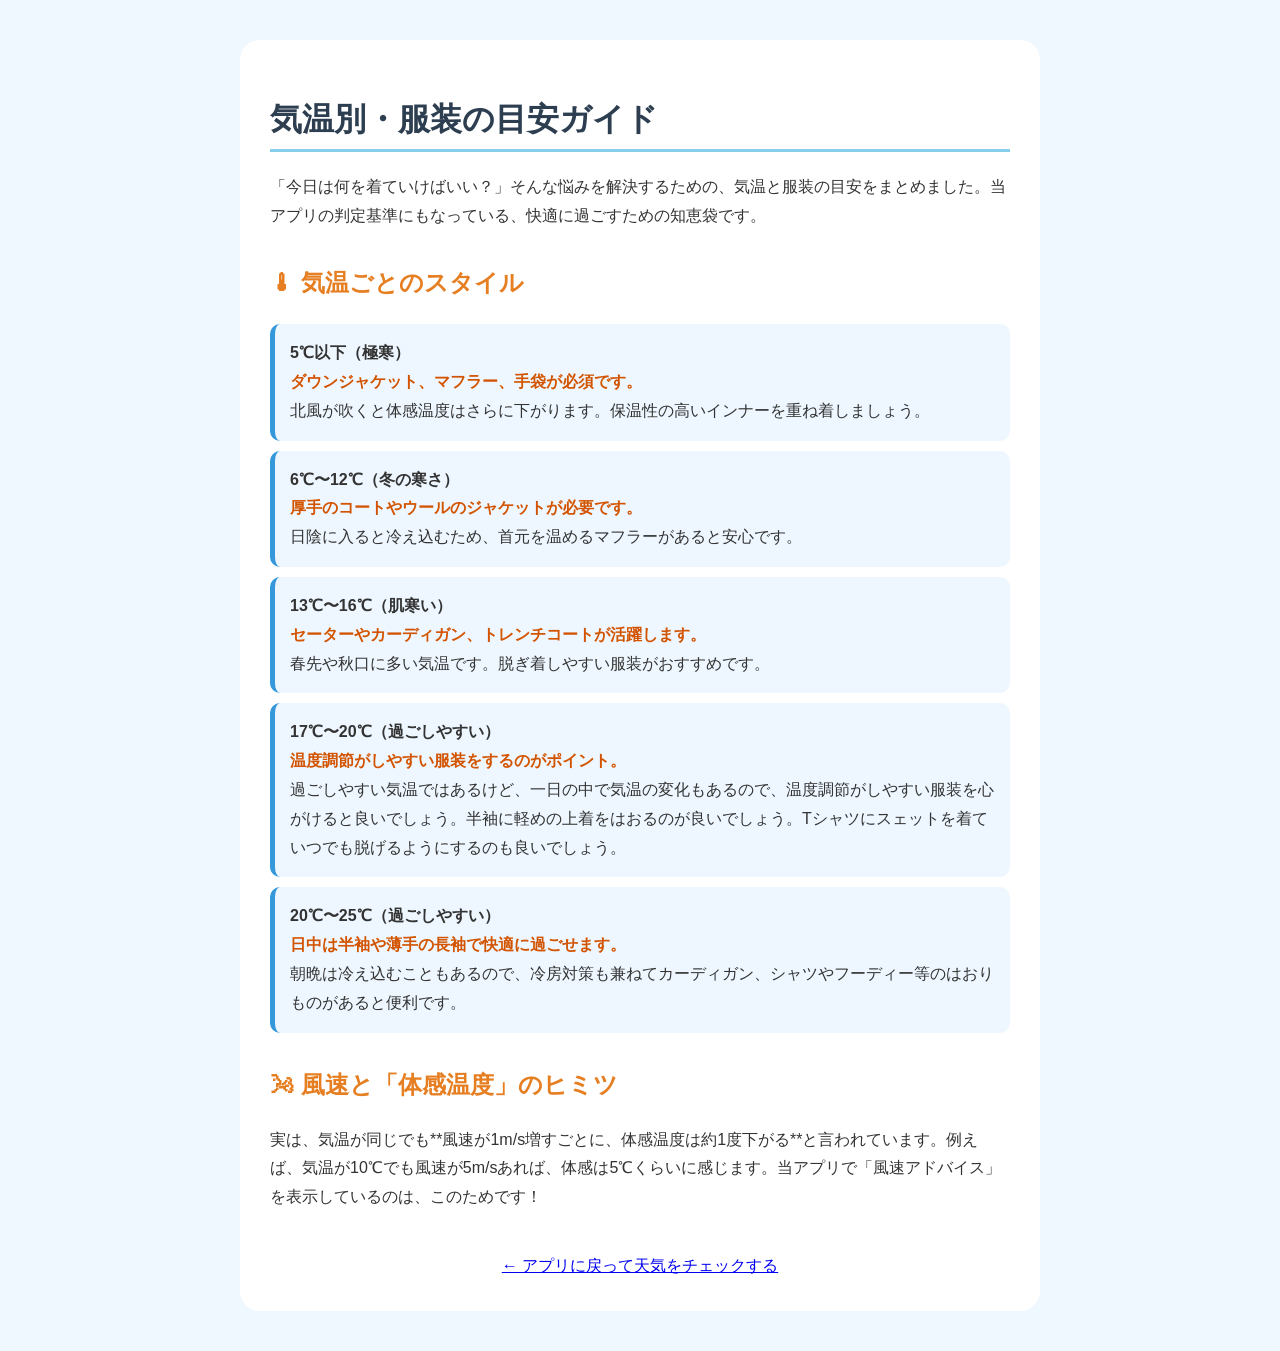
==== public/clothing.html @ c673899a "add clothing guide" ====
<!DOCTYPE html>
<html lang="ja">
<head>
    <meta charset="UTF-8">
    <meta name="viewport" content="width=device-width, initial-scale=1.0">
    <title>気温別・服装の目安ガイド - お天気といっしょ</title>
    <style>
        body { font-family: sans-serif; line-height: 1.8; color: #333; max-width: 800px; margin: 0 auto; padding: 40px 20px; background-color: #f0f8ff; }
        .card { background: white; padding: 30px; border-radius: 20px; shadow: 0 4px 10px rgba(0,0,0,0.1); }
        h1 { color: #2c3e50; border-bottom: 3px solid #87CEEB; }
        h2 { color: #e67e22; margin-top: 30px; }
        .temp-box { background: #eef7ff; padding: 15px; border-radius: 10px; margin: 10px 0; border-left: 5px solid #3498db; }
        .advice { font-weight: bold; color: #d35400; }
    </style>
</head>
<body>
    <div class="card">
        <h1>気温別・服装の目安ガイド</h1>
        <p>「今日は何を着ていけばいい？」そんな悩みを解決するための、気温と服装の目安をまとめました。当アプリの判定基準にもなっている、快適に過ごすための知恵袋です。</p>

        <h2>🌡 気温ごとのスタイル</h2>
        
        <div class="temp-box">
            <strong>5℃以下（極寒）</strong><br>
            <span class="advice">ダウンジャケット、マフラー、手袋が必須です。</span><br>
            北風が吹くと体感温度はさらに下がります。保温性の高いインナーを重ね着しましょう。
        </div>

        <div class="temp-box">
            <strong>6℃〜12℃（冬の寒さ）</strong><br>
            <span class="advice">厚手のコートやウールのジャケットが必要です。</span><br>
            日陰に入ると冷え込むため、首元を温めるマフラーがあると安心です。
        </div>

        <div class="temp-box">
            <strong>13℃〜16℃（肌寒い）</strong><br>
            <span class="advice">セーターやカーディガン、トレンチコートが活躍します。</span><br>
            春先や秋口に多い気温です。脱ぎ着しやすい服装がおすすめです。
        </div>

        <div class="temp-box">
            <strong>17℃〜20℃（過ごしやすい）</strong><br>
            <span class="advice">温度調節がしやすい服装をするのがポイント。</span><br>
            過ごしやすい気温ではあるけど、一日の中で気温の変化もあるので、温度調節がしやすい服装を心がけると良いでしょう。半袖に軽めの上着をはおるのが良いでしょう。Tシャツにスェットを着ていつでも脱げるようにするのも良いでしょう。
        </div>
         <div class="temp-box">
            <strong>20℃〜25℃（過ごしやすい）</strong><br>
            <span class="advice">日中は半袖や薄手の長袖で快適に過ごせます。</span><br>
            朝晩は冷え込むこともあるので、冷房対策も兼ねてカーディガン、シャツやフーディー等のはおりものがあると便利です。
        </div>

        <h2>🌬 風速と「体感温度」のヒミツ</h2>
        <p>実は、気温が同じでも**風速が1m/s増すごとに、体感温度は約1度下がる**と言われています。例えば、気温が10℃でも風速が5m/sあれば、体感は5℃くらいに感じます。当アプリで「風速アドバイス」を表示しているのは、このためです！</p>

        <div style="margin-top: 40px; text-align: center;">
            <a href="/">← アプリに戻って天気をチェックする</a>
        </div>
    </div>
</body>
</html>
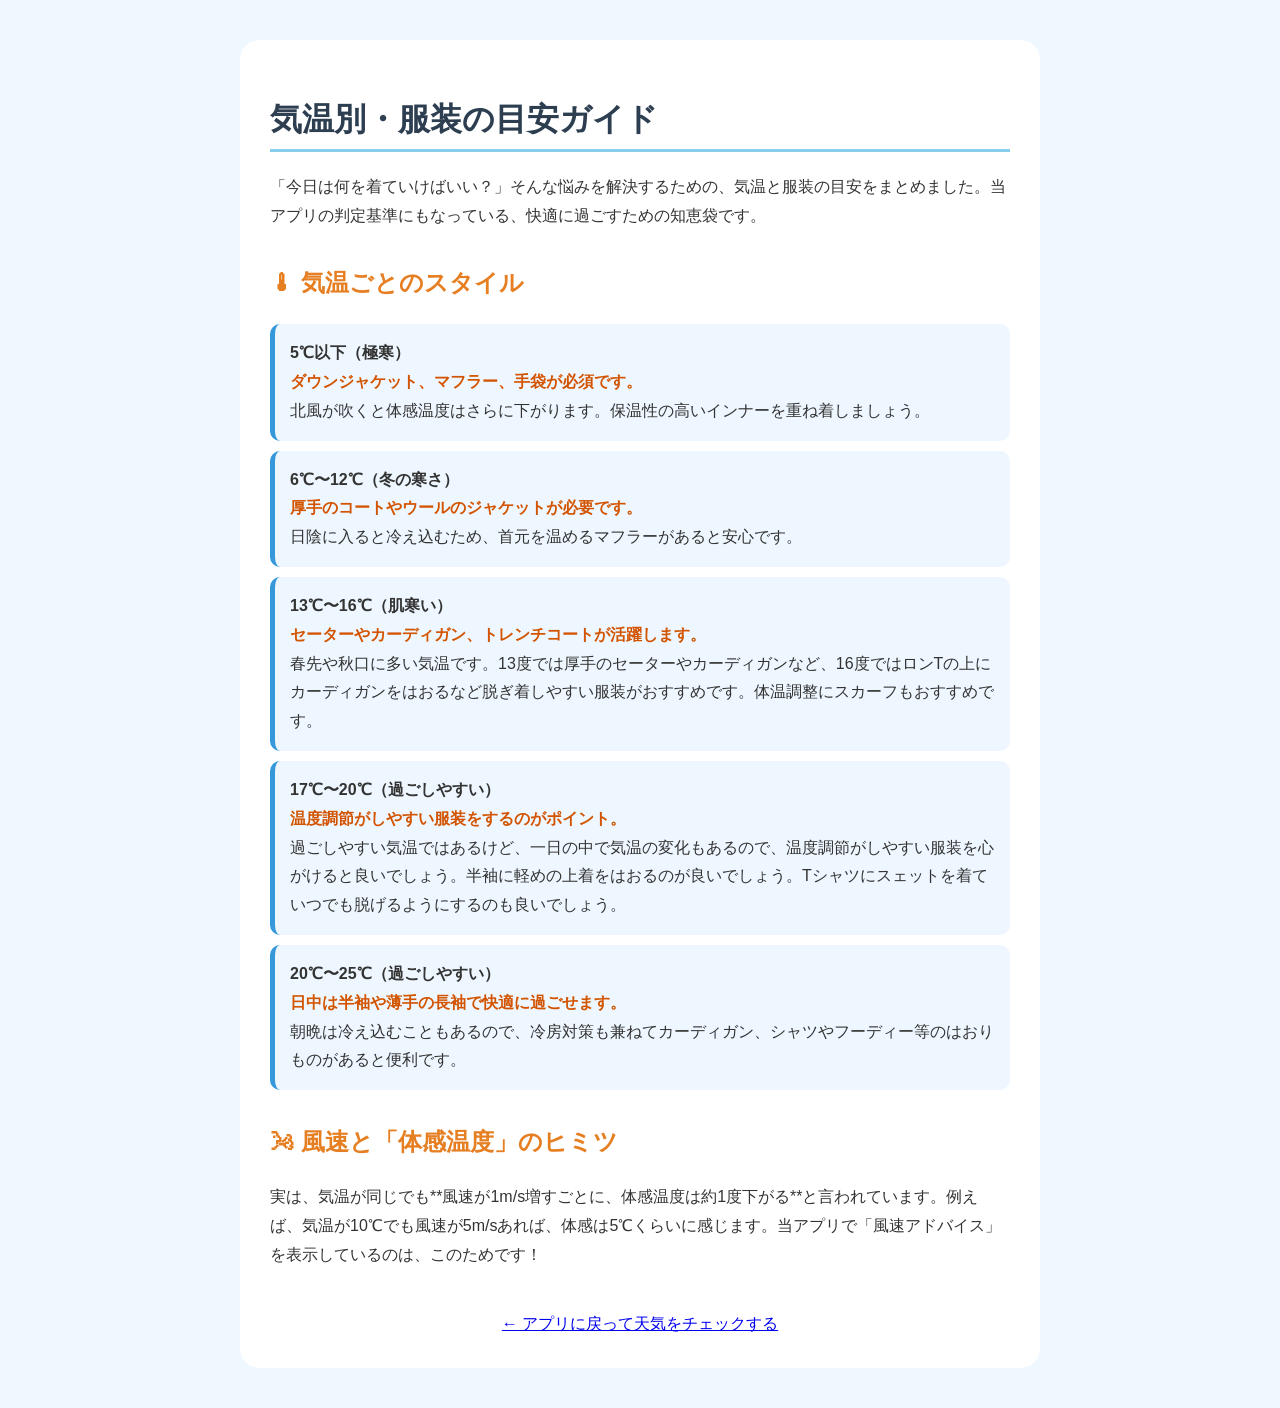
==== commit 0fafc9ad: "add tomorrow forecast" ====
--- a/public/clothing.html
+++ b/public/clothing.html
@@ -4,6 +4,8 @@
     <meta charset="UTF-8">
     <meta name="viewport" content="width=device-width, initial-scale=1.0">
     <title>気温別・服装の目安ガイド - お天気といっしょ</title>
+    <meta name="description" content="気温や風速による体感温度の変化に合わせた、服装選びの具体的な目安を解説します。5℃以下の極寒から20℃以上の過ごしやすい日まで、失敗しないコーディネートの知恵袋。">
+    <meta name="keywords" content="服装目安, 気温, 体感温度, 風速, コーディネート, お天気といっしょ">
     <style>
         body { font-family: sans-serif; line-height: 1.8; color: #333; max-width: 800px; margin: 0 auto; padding: 40px 20px; background-color: #f0f8ff; }
         .card { background: white; padding: 30px; border-radius: 20px; shadow: 0 4px 10px rgba(0,0,0,0.1); }
@@ -35,7 +37,7 @@
         <div class="temp-box">
             <strong>13℃〜16℃（肌寒い）</strong><br>
             <span class="advice">セーターやカーディガン、トレンチコートが活躍します。</span><br>
-            春先や秋口に多い気温です。脱ぎ着しやすい服装がおすすめです。
+            春先や秋口に多い気温です。13度では厚手のセーターやカーディガンなど、16度ではロンTの上にカーディガンをはおるなど脱ぎ着しやすい服装がおすすめです。体温調整にスカーフもおすすめです。
         </div>
 
         <div class="temp-box">
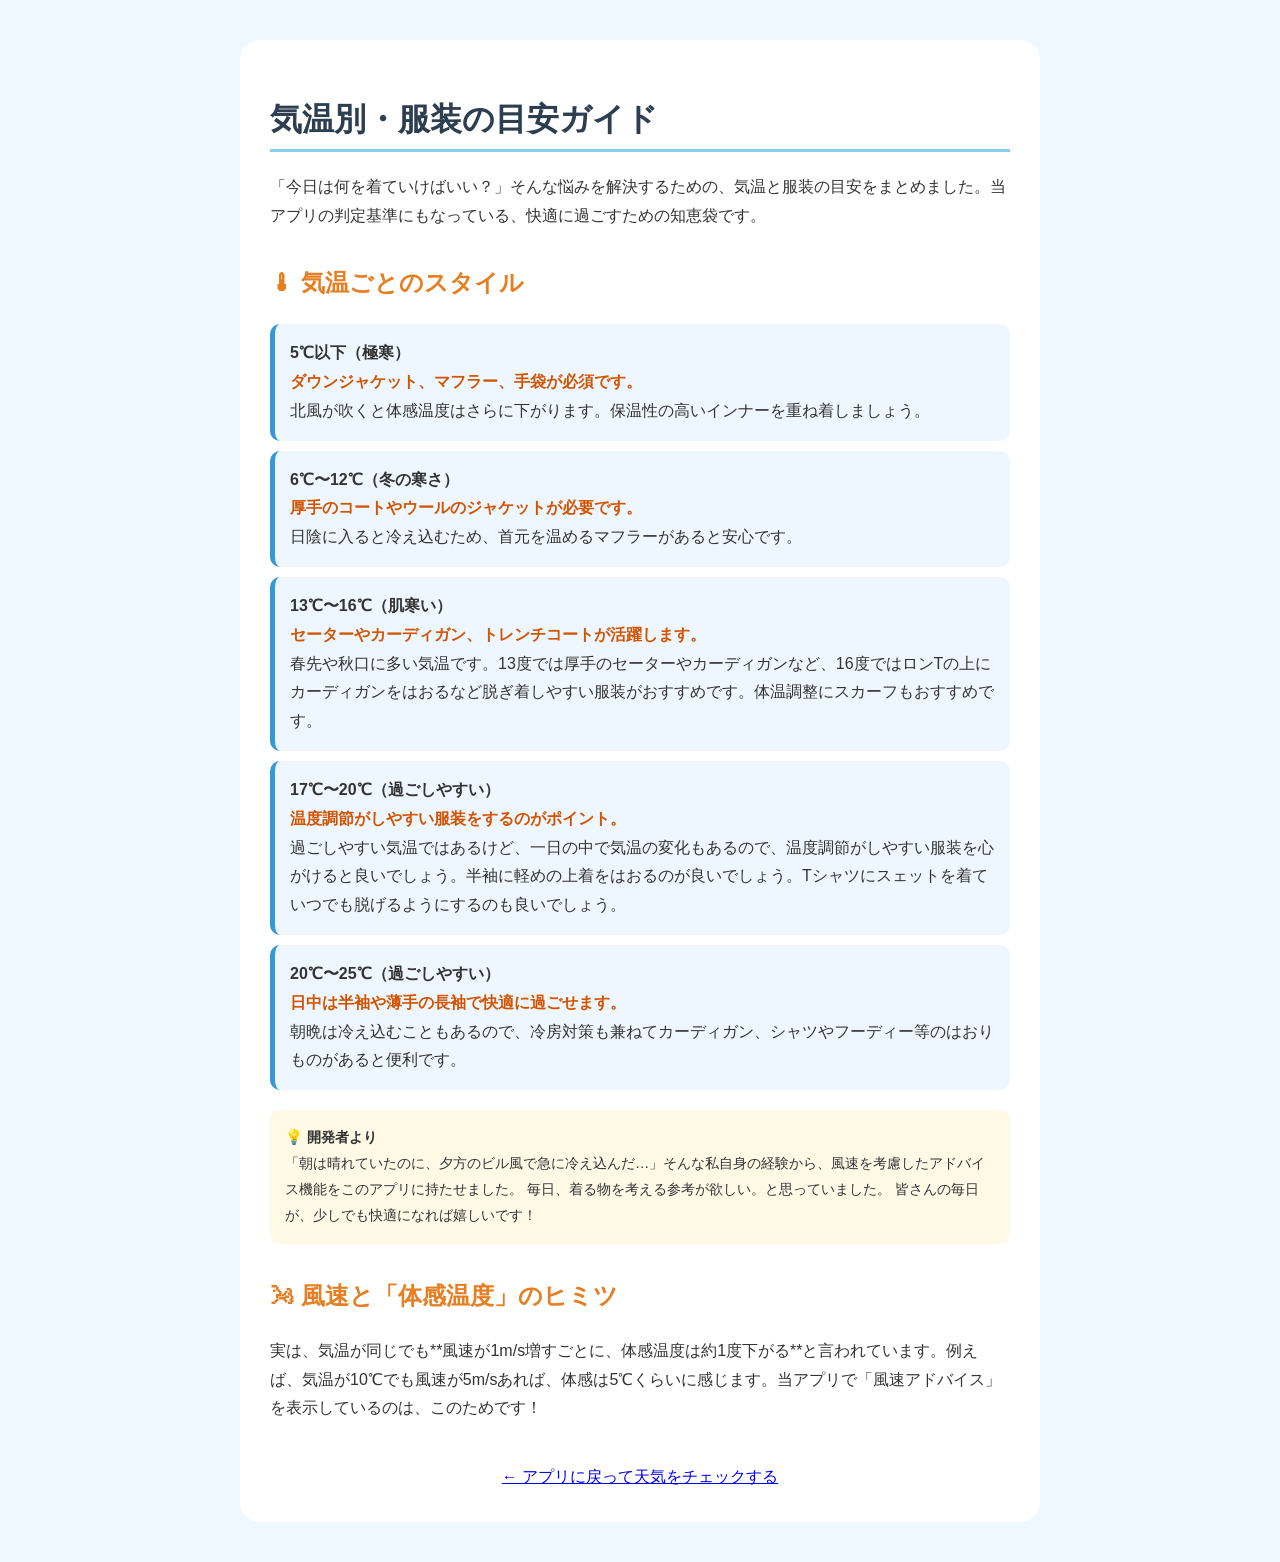
==== commit ba8c8cfc: "add tomorrow forecast" ====
--- a/public/clothing.html
+++ b/public/clothing.html
@@ -51,6 +51,13 @@
             朝晩は冷え込むこともあるので、冷房対策も兼ねてカーディガン、シャツやフーディー等のはおりものがあると便利です。
         </div>
 
+        <div style="background: #fff9e6; padding: 15px; border-radius: 10px; margin-top: 20px; font-size: 0.9rem;">
+    <strong>💡 開発者より</strong><br>
+    「朝は晴れていたのに、夕方のビル風で急に冷え込んだ…」そんな私自身の経験から、風速を考慮したアドバイス機能をこのアプリに持たせました。
+    毎日、着る物を考える参考が欲しい。と思っていました。
+    皆さんの毎日が、少しでも快適になれば嬉しいです！
+</div>
+
         <h2>🌬 風速と「体感温度」のヒミツ</h2>
         <p>実は、気温が同じでも**風速が1m/s増すごとに、体感温度は約1度下がる**と言われています。例えば、気温が10℃でも風速が5m/sあれば、体感は5℃くらいに感じます。当アプリで「風速アドバイス」を表示しているのは、このためです！</p>
 
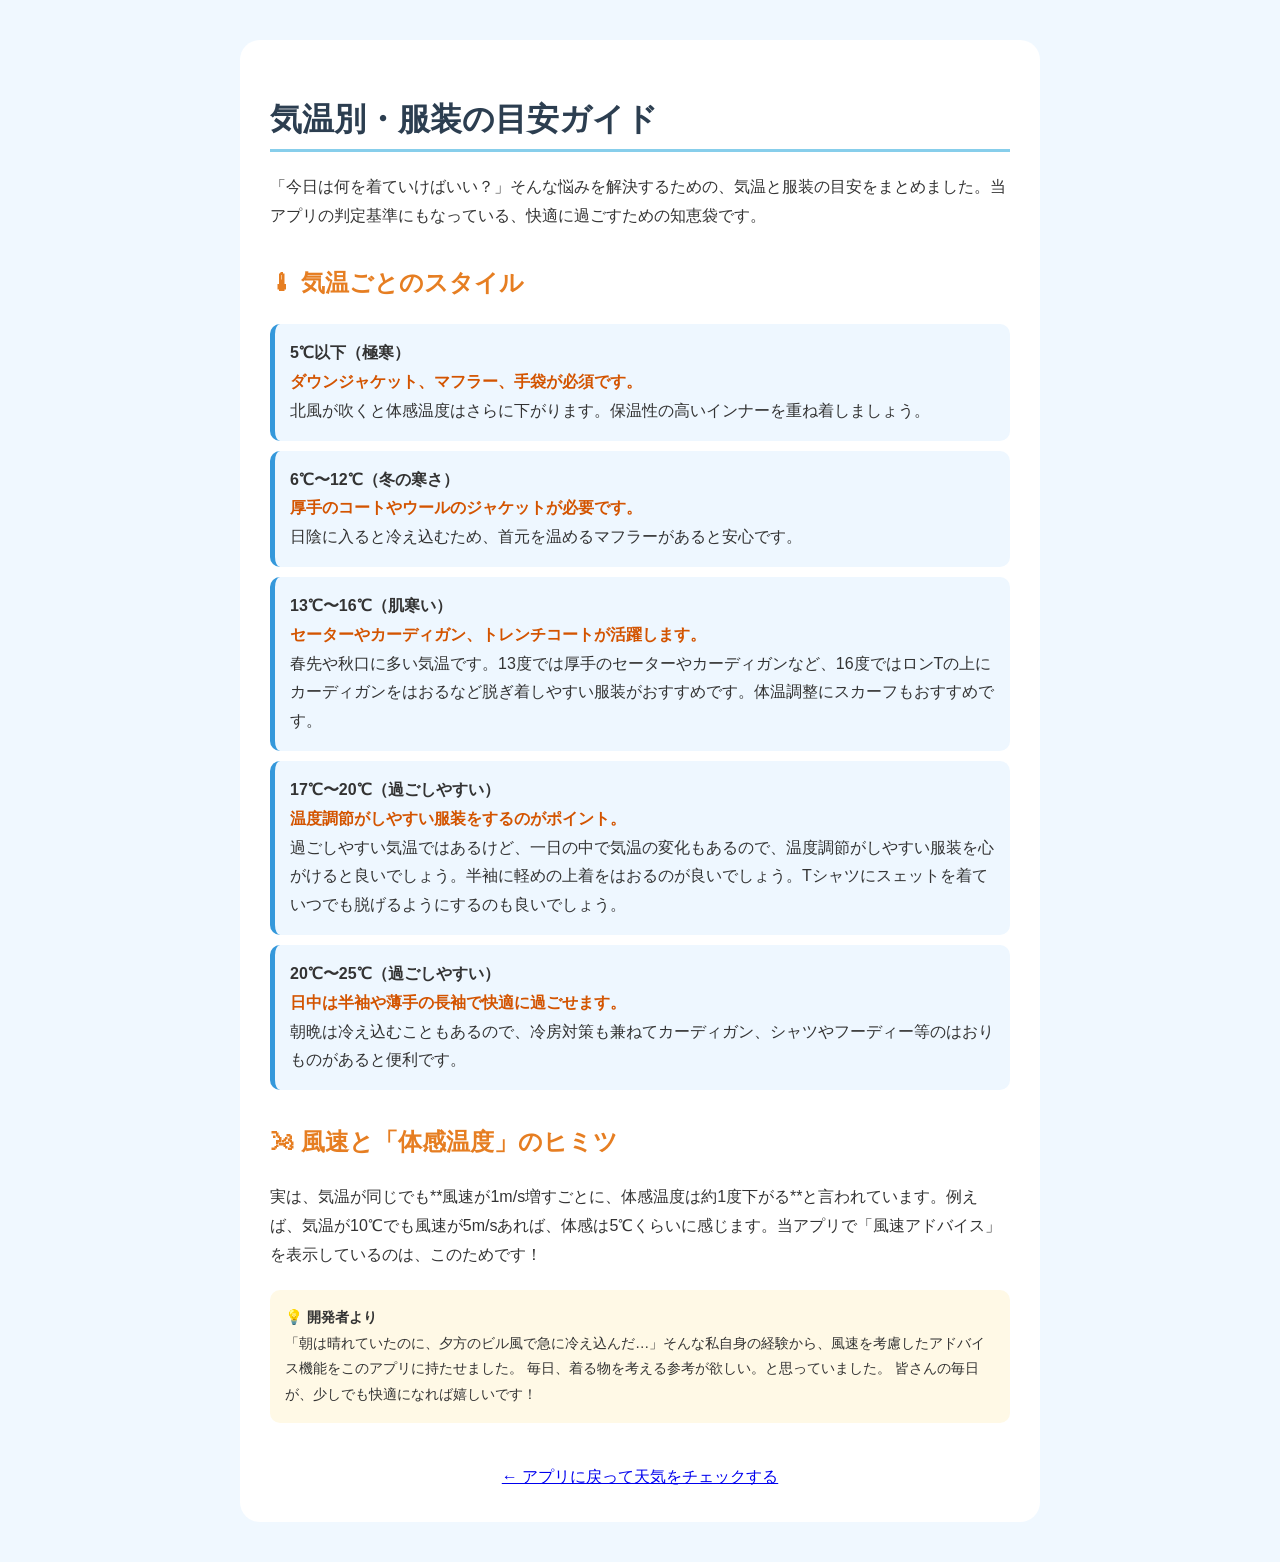
==== commit 3bbbc612: "add tomorrow forecast" ====
--- a/public/clothing.html
+++ b/public/clothing.html
@@ -51,15 +51,15 @@
             朝晩は冷え込むこともあるので、冷房対策も兼ねてカーディガン、シャツやフーディー等のはおりものがあると便利です。
         </div>
 
-        <div style="background: #fff9e6; padding: 15px; border-radius: 10px; margin-top: 20px; font-size: 0.9rem;">
+        <h2>🌬 風速と「体感温度」のヒミツ</h2>
+        <p>実は、気温が同じでも**風速が1m/s増すごとに、体感温度は約1度下がる**と言われています。例えば、気温が10℃でも風速が5m/sあれば、体感は5℃くらいに感じます。当アプリで「風速アドバイス」を表示しているのは、このためです！</p>
+
+ <div style="background: #fff9e6; padding: 15px; border-radius: 10px; margin-top: 20px; font-size: 0.9rem;">
     <strong>💡 開発者より</strong><br>
     「朝は晴れていたのに、夕方のビル風で急に冷え込んだ…」そんな私自身の経験から、風速を考慮したアドバイス機能をこのアプリに持たせました。
     毎日、着る物を考える参考が欲しい。と思っていました。
     皆さんの毎日が、少しでも快適になれば嬉しいです！
 </div>
-
-        <h2>🌬 風速と「体感温度」のヒミツ</h2>
-        <p>実は、気温が同じでも**風速が1m/s増すごとに、体感温度は約1度下がる**と言われています。例えば、気温が10℃でも風速が5m/sあれば、体感は5℃くらいに感じます。当アプリで「風速アドバイス」を表示しているのは、このためです！</p>
 
         <div style="margin-top: 40px; text-align: center;">
             <a href="/">← アプリに戻って天気をチェックする</a>
